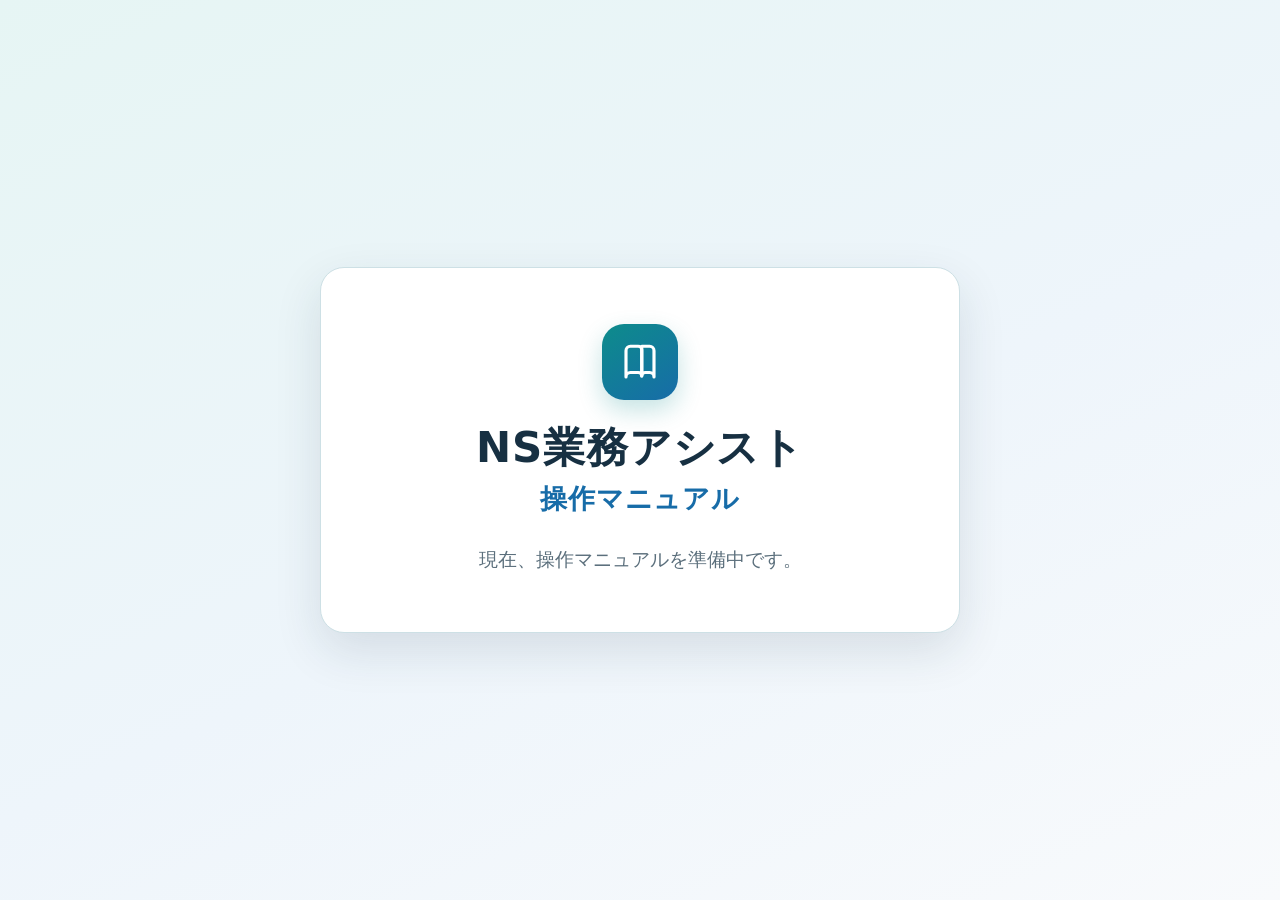
==== index.html @ 8afcb029 "Add manual placeholder site" ====
<!doctype html>
<html lang="ja">
<head>
  <meta charset="utf-8">
  <meta name="viewport" content="width=device-width, initial-scale=1, viewport-fit=cover">
  <meta name="theme-color" content="#0f7891">
  <title>NS業務アシスト 操作マニュアル</title>
  <style>
    :root{color-scheme:light;font-family:system-ui,-apple-system,BlinkMacSystemFont,"Segoe UI",sans-serif;color:#173042;background:#edf5f7}
    *{box-sizing:border-box}
    body{min-height:100vh;margin:0;display:grid;place-items:center;padding:24px max(18px,env(safe-area-inset-right)) 24px max(18px,env(safe-area-inset-left));background:linear-gradient(155deg,#e6f5f4 0%,#eef5fb 55%,#f8fafc 100%)}
    main{width:min(100%,640px);padding:clamp(28px,8vw,56px) clamp(22px,7vw,48px);text-align:center;background:#fff;border:1px solid #cde0e5;border-radius:24px;box-shadow:0 18px 48px rgba(23,48,66,.12)}
    .mark{width:76px;height:76px;margin:0 auto 22px;display:grid;place-items:center;border-radius:22px;background:linear-gradient(145deg,#0d8c8b,#176ca8);color:#fff;box-shadow:0 10px 24px rgba(13,140,139,.24)}
    .mark svg{width:42px;height:42px;fill:none;stroke:currentColor;stroke-width:1.8;stroke-linecap:round;stroke-linejoin:round}
    h1{margin:0;font-size:clamp(27px,8vw,42px);line-height:1.25;letter-spacing:.02em}
    h1 span{display:block;margin-top:8px;font-size:.65em;color:#176ca8}
    p{margin:26px 0 0;color:#5b6f7c;font-size:clamp(16px,4.5vw,19px);line-height:1.8}
  </style>
</head>
<body>
  <main>
    <div class="mark" aria-hidden="true">
      <svg viewBox="0 0 24 24"><path d="M4 5.5A2.5 2.5 0 0 1 6.5 3H11a2 2 0 0 1 2 2v15a2 2 0 0 0-2-2H6.5A2.5 2.5 0 0 0 4 20.5z"/><path d="M20 5.5A2.5 2.5 0 0 0 17.5 3H13v17a2 2 0 0 1 2-2h2.5a2.5 2.5 0 0 1 2.5 2.5z"/></svg>
    </div>
    <h1>NS業務アシスト<span>操作マニュアル</span></h1>
    <p>現在、操作マニュアルを準備中です。</p>
  </main>
</body>
</html>
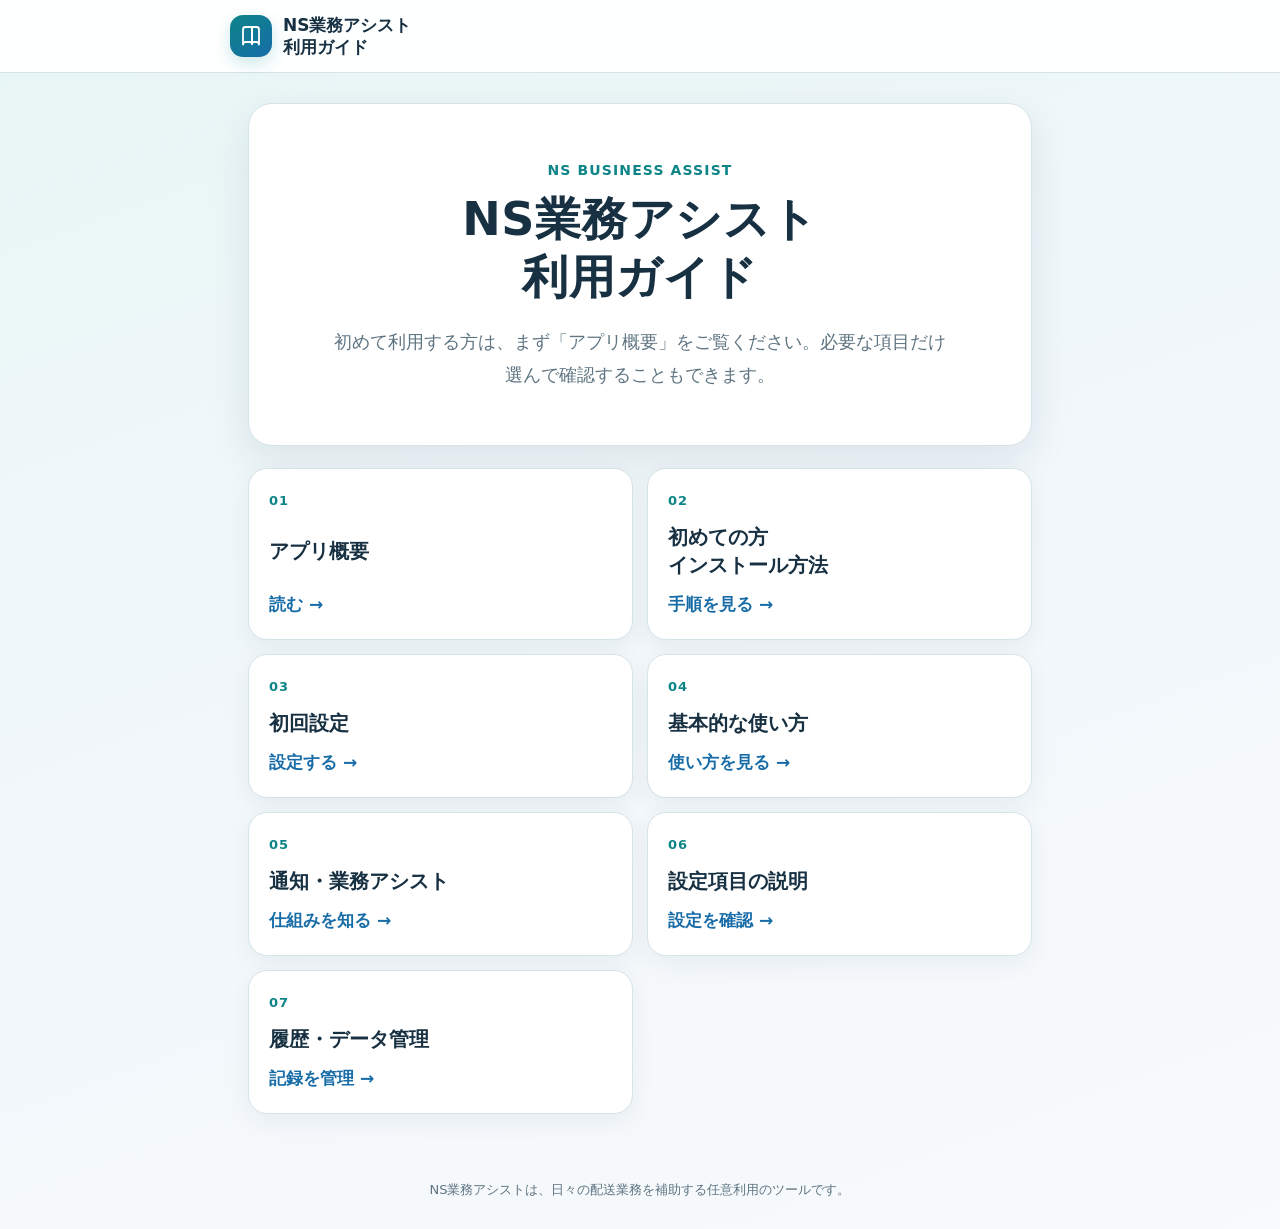
==== commit 0d2b5f75: "Build initial NS Assist user guide" ====
--- a/index.html
+++ b/index.html
@@ -1,29 +1,14 @@
-<!doctype html>
-<html lang="ja">
-<head>
-  <meta charset="utf-8">
-  <meta name="viewport" content="width=device-width, initial-scale=1, viewport-fit=cover">
-  <meta name="theme-color" content="#0f7891">
-  <title>NS業務アシスト 操作マニュアル</title>
-  <style>
-    :root{color-scheme:light;font-family:system-ui,-apple-system,BlinkMacSystemFont,"Segoe UI",sans-serif;color:#173042;background:#edf5f7}
-    *{box-sizing:border-box}
-    body{min-height:100vh;margin:0;display:grid;place-items:center;padding:24px max(18px,env(safe-area-inset-right)) 24px max(18px,env(safe-area-inset-left));background:linear-gradient(155deg,#e6f5f4 0%,#eef5fb 55%,#f8fafc 100%)}
-    main{width:min(100%,640px);padding:clamp(28px,8vw,56px) clamp(22px,7vw,48px);text-align:center;background:#fff;border:1px solid #cde0e5;border-radius:24px;box-shadow:0 18px 48px rgba(23,48,66,.12)}
-    .mark{width:76px;height:76px;margin:0 auto 22px;display:grid;place-items:center;border-radius:22px;background:linear-gradient(145deg,#0d8c8b,#176ca8);color:#fff;box-shadow:0 10px 24px rgba(13,140,139,.24)}
-    .mark svg{width:42px;height:42px;fill:none;stroke:currentColor;stroke-width:1.8;stroke-linecap:round;stroke-linejoin:round}
-    h1{margin:0;font-size:clamp(27px,8vw,42px);line-height:1.25;letter-spacing:.02em}
-    h1 span{display:block;margin-top:8px;font-size:.65em;color:#176ca8}
-    p{margin:26px 0 0;color:#5b6f7c;font-size:clamp(16px,4.5vw,19px);line-height:1.8}
-  </style>
-</head>
-<body>
-  <main>
-    <div class="mark" aria-hidden="true">
-      <svg viewBox="0 0 24 24"><path d="M4 5.5A2.5 2.5 0 0 1 6.5 3H11a2 2 0 0 1 2 2v15a2 2 0 0 0-2-2H6.5A2.5 2.5 0 0 0 4 20.5z"/><path d="M20 5.5A2.5 2.5 0 0 0 17.5 3H13v17a2 2 0 0 1 2-2h2.5a2.5 2.5 0 0 1 2.5 2.5z"/></svg>
-    </div>
-    <h1>NS業務アシスト<span>操作マニュアル</span></h1>
-    <p>現在、操作マニュアルを準備中です。</p>
-  </main>
-</body>
-</html>
+<!doctype html><html lang="ja"><head>
+<meta charset="utf-8"><meta name="viewport" content="width=device-width,initial-scale=1,viewport-fit=cover"><meta name="theme-color" content="#0d8588"><meta name="robots" content="noindex,nofollow,noarchive"><meta name="referrer" content="no-referrer">
+<title>NS業務アシスト 利用ガイド</title><link rel="stylesheet" href="styles.css"></head><body>
+<header class="site-header"><div class="header-inner"><a class="brand" href="index.html"><span class="brand-mark" aria-hidden="true"><svg viewBox="0 0 24 24"><path d="M4 5.5A2.5 2.5 0 0 1 6.5 3H11a2 2 0 0 1 2 2v15a2 2 0 0 0-2-2H6.5A2.5 2.5 0 0 0 4 20.5z"/><path d="M20 5.5A2.5 2.5 0 0 0 17.5 3H13v17a2 2 0 0 1 2-2h2.5a2.5 2.5 0 0 1 2.5 2.5z"/></svg></span><span>NS業務アシスト<br>利用ガイド</span></a></div></header>
+<main><section class="hero"><p class="eyebrow">NS BUSINESS ASSIST</p><h1>NS業務アシスト<br>利用ガイド</h1><p class="lead">初めて利用する方は、まず「アプリ概要」をご覧ください。必要な項目だけ選んで確認することもできます。</p></section>
+<nav class="guide-grid" aria-label="利用ガイドの目次">
+<a class="guide-card" href="overview.html"><span class="card-no">01</span><span class="card-title">アプリ概要</span><span class="card-arrow">読む →</span></a>
+<a class="guide-card" href="install.html"><span class="card-no">02</span><span class="card-title">初めての方<br>インストール方法</span><span class="card-arrow">手順を見る →</span></a>
+<a class="guide-card" href="setup.html"><span class="card-no">03</span><span class="card-title">初回設定</span><span class="card-arrow">設定する →</span></a>
+<a class="guide-card" href="basic.html"><span class="card-no">04</span><span class="card-title">基本的な使い方</span><span class="card-arrow">使い方を見る →</span></a>
+<a class="guide-card" href="notifications.html"><span class="card-no">05</span><span class="card-title">通知・業務アシスト</span><span class="card-arrow">仕組みを知る →</span></a>
+<a class="guide-card" href="settings.html"><span class="card-no">06</span><span class="card-title">設定項目の説明</span><span class="card-arrow">設定を確認 →</span></a>
+<a class="guide-card" href="data.html"><span class="card-no">07</span><span class="card-title">履歴・データ管理</span><span class="card-arrow">記録を管理 →</span></a>
+</nav></main><footer class="site-footer">NS業務アシストは、日々の配送業務を補助する任意利用のツールです。</footer></body></html>
--- a/styles.css
+++ b/styles.css
@@ -0,0 +1,14 @@
+:root{color-scheme:light;--ink:#173042;--muted:#5e7481;--line:#d5e4e9;--paper:#fff;--bg:#eef6f8;--teal:#0d8588;--blue:#176ca8;--soft:#e9f6f5;--note:#edf5fb;font-family:system-ui,-apple-system,BlinkMacSystemFont,"Segoe UI",sans-serif}
+*{box-sizing:border-box}
+html{scroll-behavior:smooth;background:var(--bg)}
+body{min-height:100vh;margin:0;color:var(--ink);background:linear-gradient(160deg,#e8f6f5 0,#f1f7fb 48%,#f8fafc 100%);font-size:17px;line-height:1.8}
+a{color:var(--blue);text-underline-offset:3px}img{max-width:100%;height:auto}
+.site-header{padding:calc(14px + env(safe-area-inset-top)) max(18px,env(safe-area-inset-right)) 14px max(18px,env(safe-area-inset-left));background:rgba(255,255,255,.94);border-bottom:1px solid var(--line);backdrop-filter:blur(10px)}
+.header-inner{width:min(100%,820px);margin:auto;display:flex;align-items:center;gap:12px}.brand{display:flex;align-items:center;gap:11px;color:var(--ink);font-weight:800;text-decoration:none;line-height:1.3}.brand-mark{width:42px;height:42px;display:grid;place-items:center;flex:0 0 auto;border-radius:13px;color:#fff;background:linear-gradient(145deg,var(--teal),var(--blue));box-shadow:0 6px 16px rgba(13,133,136,.2)}.brand-mark svg{width:24px;fill:none;stroke:currentColor;stroke-width:1.8;stroke-linecap:round;stroke-linejoin:round}.top-link{margin-left:auto;font-size:14px;font-weight:700;white-space:nowrap}
+main{width:min(100%,820px);margin:auto;padding:30px max(18px,env(safe-area-inset-right)) calc(64px + env(safe-area-inset-bottom)) max(18px,env(safe-area-inset-left))}.hero,.article{background:var(--paper);border:1px solid var(--line);border-radius:24px;box-shadow:0 14px 42px rgba(23,48,66,.09)}.hero{padding:clamp(28px,7vw,54px);text-align:center}.eyebrow{margin:0 0 8px;color:var(--teal);font-weight:800;font-size:14px;letter-spacing:.08em}h1{margin:0;font-size:clamp(29px,8vw,46px);line-height:1.25;letter-spacing:.01em}.lead{max-width:620px;margin:20px auto 0;color:var(--muted);font-size:18px}
+.guide-grid{display:grid;grid-template-columns:repeat(2,minmax(0,1fr));gap:14px;margin-top:22px}.guide-card{min-height:132px;padding:20px;display:flex;flex-direction:column;justify-content:space-between;gap:10px;color:var(--ink);text-decoration:none;background:#fff;border:1px solid var(--line);border-radius:19px;box-shadow:0 8px 24px rgba(23,48,66,.06);transition:.15s ease}.guide-card:hover,.guide-card:focus-visible{transform:translateY(-2px);border-color:#91c7cf;box-shadow:0 12px 28px rgba(23,48,66,.1)}.card-no{color:var(--teal);font-size:13px;font-weight:900;letter-spacing:.08em}.card-title{font-size:20px;font-weight:850;line-height:1.4}.card-arrow{color:var(--blue);font-weight:800}
+.article{padding:clamp(24px,6vw,48px)}.article h1{text-align:left;font-size:clamp(28px,7vw,42px)}.article h2{margin:2.6em 0 .65em;padding-top:.2em;font-size:clamp(23px,5.7vw,31px);line-height:1.4}.article h3{margin:2em 0 .5em;font-size:20px;line-height:1.5}.article p{margin:.85em 0}.article ul,.article ol{padding-left:1.4em}.article li+li{margin-top:.45em}.intro{color:var(--muted);font-size:18px}.section-label{display:inline-block;margin-bottom:10px;padding:5px 11px;color:#087174;background:var(--soft);border-radius:999px;font-size:13px;font-weight:850}.note{margin:24px 0;padding:17px 18px;background:var(--note);border-left:4px solid #67a9c2;border-radius:10px;color:#365564}.note strong{color:var(--ink)}
+.step{margin:26px 0 38px;padding-top:4px}.step-title{display:flex;align-items:flex-start;gap:12px;font-size:20px;font-weight:850;line-height:1.5}.step-no{width:34px;height:34px;display:grid;place-items:center;flex:0 0 auto;color:#fff;background:linear-gradient(145deg,var(--teal),var(--blue));border-radius:50%;font-size:14px}.shot{margin:18px auto 0;text-align:center}.shot a{display:inline-block;max-width:440px;text-decoration:none}.shot img{display:block;max-height:680px;width:auto;margin:auto;border:1px solid var(--line);border-radius:18px;box-shadow:0 10px 30px rgba(23,48,66,.12)}.shot figcaption{margin-top:9px;color:var(--muted);font-size:13px}
+.mini-grid{display:grid;grid-template-columns:repeat(2,minmax(0,1fr));gap:16px;margin:20px 0}.mini-card{padding:18px;background:#f8fbfc;border:1px solid var(--line);border-radius:15px}.mini-card h3{margin:0 0 6px;font-size:18px}.page-nav{display:grid;grid-template-columns:1fr auto 1fr;gap:10px;margin-top:32px}.page-nav a{padding:12px 10px;text-align:center;text-decoration:none;background:#fff;border:1px solid var(--line);border-radius:13px;font-size:14px;font-weight:800}.page-nav a:last-child{text-align:right}.page-nav a:first-child{text-align:left}.site-footer{padding:0 20px calc(28px + env(safe-area-inset-bottom));text-align:center;color:var(--muted);font-size:13px}
+@media(max-width:620px){body{font-size:16px}.guide-grid,.mini-grid{grid-template-columns:1fr}.guide-card{min-height:112px}.article{border-radius:20px}.page-nav{grid-template-columns:1fr 1fr}.page-nav .top{grid-column:1/-1;grid-row:2}.page-nav a:last-child,.page-nav a:first-child{text-align:center}.top-link{font-size:13px}.shot img{max-height:none}}
+@media(prefers-reduced-motion:reduce){html{scroll-behavior:auto}.guide-card{transition:none}}
